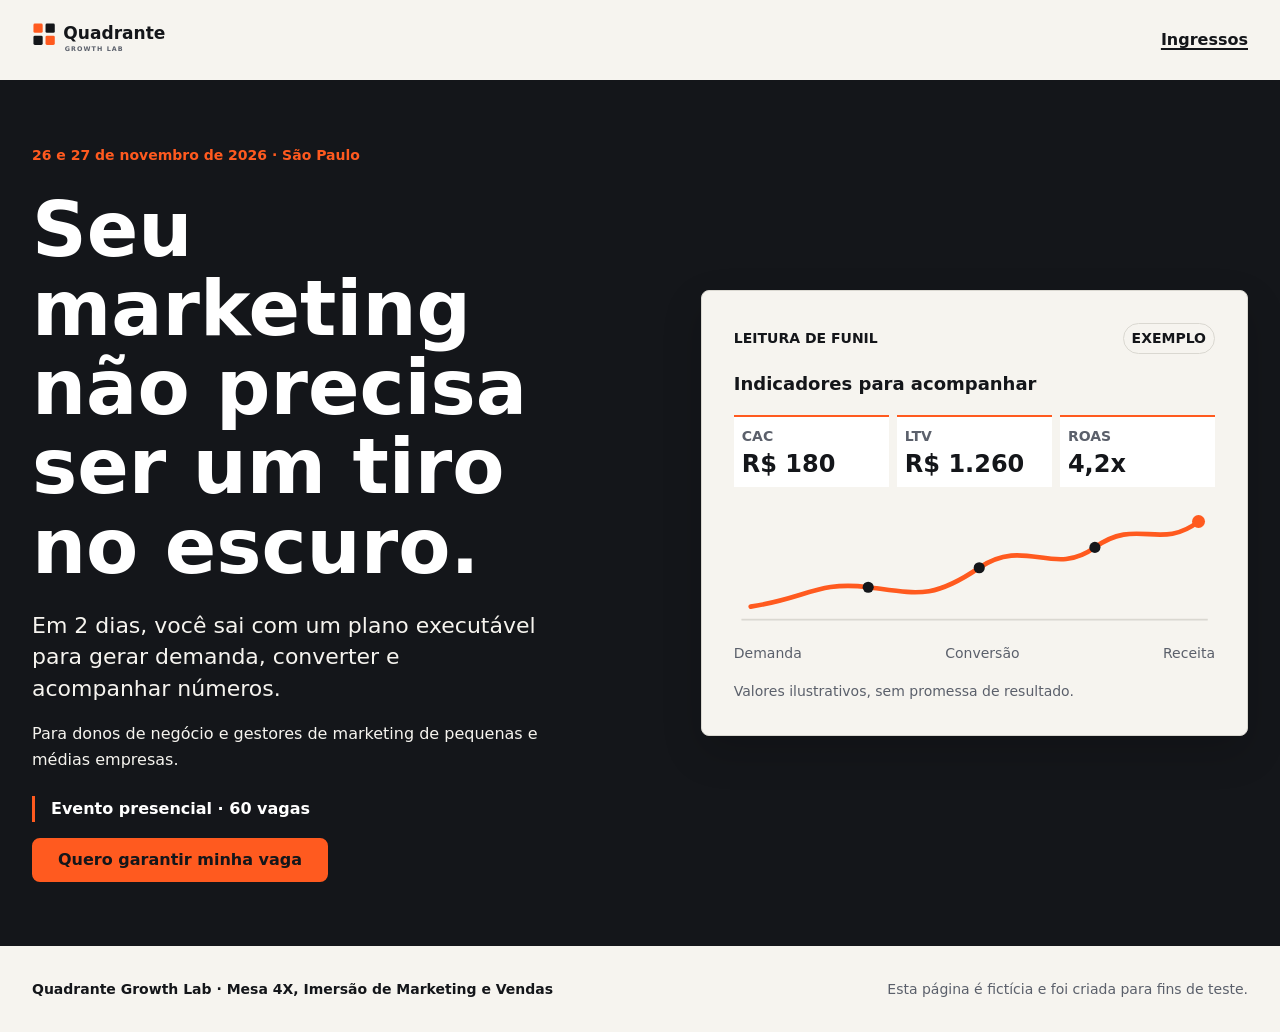
==== lp/index.html @ 3e01d342 "feat: criar base e hero responsivo da LP" ====
<!doctype html>
<html lang="pt-BR">
<head>
	<meta charset="UTF-8">
	<meta name="viewport" content="width=device-width, initial-scale=1">
	<meta name="description" content="Participe da Mesa 4X, imersão presencial de marketing e vendas em São Paulo, nos dias 26 e 27 de novembro de 2026.">
	<title>Mesa 4X | Quadrante Growth Lab</title>
	<link rel="icon" type="image/svg+xml" href="data:image/svg+xml,%3Csvg xmlns='http://www.w3.org/2000/svg' viewBox='0 0 64 64'%3E%3Crect x='4' y='4' width='24' height='24' rx='3' fill='%23FF5A1F'/%3E%3Crect x='36' y='4' width='24' height='24' rx='3' fill='%2314161A'/%3E%3Crect x='4' y='36' width='24' height='24' rx='3' fill='%2314161A'/%3E%3Crect x='36' y='36' width='24' height='24' rx='3' fill='%23FF5A1F'/%3E%3C/svg%3E">
	<link rel="stylesheet" href="styles.css">
</head>
<body class="page">
	<a class="page-skip-link" href="#conteudo">Pular para o conteúdo</a>

	<header class="site-header" id="topo">
		<div class="container site-header__inner">
			<a class="site-header__brand" href="#inicio" aria-label="Quadrante Growth Lab, início">
				<svg class="site-header__logo" viewBox="0 0 270 56" role="img" aria-labelledby="brand-title">
					<title id="brand-title">Quadrante Growth Lab</title>
					<rect x="2" y="5" width="13" height="13" rx="2" fill="#FF5A1F" />
					<rect x="19" y="5" width="13" height="13" rx="2" fill="#14161A" />
					<rect x="2" y="22" width="13" height="13" rx="2" fill="#14161A" />
					<rect x="19" y="22" width="13" height="13" rx="2" fill="#FF5A1F" />
					<text x="44" y="27" fill="#14161A" font-family="system-ui, -apple-system, Segoe UI, Roboto, Arial, sans-serif" font-size="24" font-weight="700">Quadrante</text>
					<text x="46" y="43" fill="#5B606B" font-family="system-ui, -apple-system, Segoe UI, Roboto, Arial, sans-serif" font-size="9" font-weight="700" letter-spacing="1.5">GROWTH LAB</text>
				</svg>
			</a>
			<nav class="site-header__nav" aria-label="Navegação principal">
				<a class="site-header__link" href="#planos">Ingressos</a>
			</nav>
		</div>
	</header>

	<main id="conteudo">
		<section class="hero" id="inicio" aria-labelledby="hero-title">
			<div class="container hero__layout">
				<div class="hero__content">
					<p class="hero__eyebrow">26 e 27 de novembro de 2026 · São Paulo</p>
					<h1 class="hero__title" id="hero-title">Seu marketing não precisa ser um tiro no escuro.</h1>
					<p class="hero__lead">Em 2 dias, você sai com um plano executável para gerar demanda, converter e acompanhar números.</p>
					<p class="hero__audience">Para donos de negócio e gestores de marketing de pequenas e médias empresas.</p>
					<p class="hero__event">Evento presencial · 60 vagas</p>
					<a class="btn btn--primary" href="#planos">Quero garantir minha vaga</a>
					<p class="visually-hidden">Painel ilustrativo com CAC de R$ 180, LTV de R$ 1.260 e ROAS de 4,2x. Estes dados são exemplos e não representam resultados reais.</p>
				</div>

				<!-- O painel é decorativo; a descrição textual equivalente permanece disponível para leitores de tela. -->
				<div class="hero__visual" aria-hidden="true">
					<div class="metric-panel">
						<div class="metric-panel__header">
							<p class="metric-panel__eyebrow">LEITURA DE FUNIL</p>
							<span class="metric-panel__tag">EXEMPLO</span>
						</div>
						<p class="metric-panel__title">Indicadores para acompanhar</p>
						<div class="metric-panel__metrics">
							<div class="metric-panel__metric">
								<p class="metric-panel__label">CAC</p>
								<p class="metric-panel__value">R$ 180</p>
							</div>
							<div class="metric-panel__metric">
								<p class="metric-panel__label">LTV</p>
								<p class="metric-panel__value">R$ 1.260</p>
							</div>
							<div class="metric-panel__metric">
								<p class="metric-panel__label">ROAS</p>
								<p class="metric-panel__value">4,2x</p>
							</div>
						</div>
						<svg class="metric-panel__chart" viewBox="0 0 520 150" focusable="false">
							<path d="M8 126H512" fill="none" stroke="#DAD8D1" stroke-width="2" />
							<path d="M18 112C78 103 91 84 145 91S215 104 265 70 345 81 390 48 461 52 502 20" fill="none" stroke="#FF5A1F" stroke-linecap="round" stroke-linejoin="round" stroke-width="5" />
							<circle cx="145" cy="91" r="6" fill="#14161A" />
							<circle cx="265" cy="70" r="6" fill="#14161A" />
							<circle cx="390" cy="48" r="6" fill="#14161A" />
							<circle cx="502" cy="20" r="7" fill="#FF5A1F" />
						</svg>
						<div class="metric-panel__footer">
							<span>Demanda</span>
							<span>Conversão</span>
							<span>Receita</span>
						</div>
						<p class="metric-panel__note">Valores ilustrativos, sem promessa de resultado.</p>
					</div>
				</div>
			</div>
		</section>
	</main>

	<footer class="site-footer">
		<div class="container site-footer__inner">
			<p class="site-footer__brand">Quadrante Growth Lab · Mesa 4X, Imersão de Marketing e Vendas</p>
			<p class="site-footer__note">Esta página é fictícia e foi criada para fins de teste.</p>
		</div>
	</footer>
</body>
</html>
---- lp/styles.css ----
/* Tokens: centralizam as decisões visuais para manter as próximas seções coerentes. */
:root {
	color-scheme: light;
	--color-ink: #14161A;
	--color-paper: #F6F4EF;
	--color-white: #FFFFFF;
	--color-muted: #5B606B;
	--color-orange: #FF5A1F;
	--color-orange-hover: #FF7A49;
	--color-border: #DAD8D1;
	--space-1: 0.5rem;
	--space-2: 1rem;
	--space-3: 1.5rem;
	--space-4: 2rem;
	--space-5: 3rem;
	--space-6: 4rem;
	--radius-card: 0.5rem;
	--shadow-panel: 0 1rem 2.5rem rgb(0 0 0 / 16%);
	--font-body: system-ui, -apple-system, "Segoe UI", Roboto, Arial, sans-serif;
	--font-size-body: 1rem;
	--font-size-small: 0.875rem;
	--font-size-lead: clamp(1.125rem, 2vw, 1.375rem);
	--font-size-title: clamp(2.5rem, 7vw, 4.75rem);
	--font-size-section: clamp(1.75rem, 4vw, 2.5rem);
	--font-size-metric: clamp(1.125rem, 2.8vw, 1.5rem);
	--line-height-body: 1.6;
	--container-wide: 76rem;
	--container-copy: 38rem;
	--focus-inner: #14161A;
	--focus-outer: #FFFFFF;
}

/* Reset: reduz diferenças entre navegadores sem remover os estilos nativos de foco. */
*,
*::before,
*::after {
	box-sizing: border-box;
}

html {
	background: var(--color-paper);
	scroll-padding-top: var(--space-4);
}

body {
	min-width: 20rem;
	margin: 0;
	background: var(--color-paper);
	color: var(--color-ink);
	font-family: var(--font-body);
	font-size: var(--font-size-body);
	line-height: var(--line-height-body);
	-webkit-font-smoothing: antialiased;
}

img,
svg {
	display: block;
	max-width: 100%;
}

a {
	color: inherit;
}

/* Base: limita linhas longas e mantém as âncoras visíveis ao navegar pela página. */
h1,
p {
	margin: 0;
}

#inicio,
#planos {
	scroll-margin-top: var(--space-4);
}

/* Utilitários: o link de salto só aparece quando recebe foco de teclado. */
.container {
	width: min(calc(100% - var(--space-4)), var(--container-wide));
	margin-inline: auto;
}

.visually-hidden {
	position: absolute;
	width: 1px;
	height: 1px;
	padding: 0;
	margin: -1px;
	overflow: hidden;
	clip: rect(0, 0, 0, 0);
	white-space: nowrap;
	border: 0;
}

.page-skip-link {
	position: fixed;
	z-index: 2;
	top: var(--space-2);
	left: var(--space-2);
	padding: var(--space-1) var(--space-2);
	transform: translateY(-200%);
	border-radius: var(--radius-card);
	background: var(--color-white);
	color: var(--color-ink);
	font-weight: 700;
}

.page-skip-link:focus-visible {
	transform: translateY(0);
}

a:focus-visible {
	outline: 3px solid var(--focus-inner);
	outline-offset: 3px;
	box-shadow: 0 0 0 6px var(--focus-outer);
}

/* Componentes: o cabeçalho mantém a marca e o acesso aos ingressos no primeiro viewport. */
.site-header {
	background: var(--color-paper);
}

.site-header__inner {
	display: flex;
	min-height: 5rem;
	align-items: center;
	justify-content: space-between;
	gap: var(--space-2);
}

.site-header__brand {
	display: inline-flex;
	min-width: 0;
	align-items: center;
	text-decoration: none;
}

.site-header__logo {
	width: 12rem;
	height: auto;
}

.site-header__link {
	display: inline-flex;
	min-height: 2.75rem;
	align-items: center;
	font-weight: 700;
	text-decoration-thickness: 0.1em;
	text-underline-offset: 0.2em;
}

.site-header__link:hover {
	text-decoration-thickness: 0.16em;
}

.btn {
	display: inline-flex;
	min-height: 2.75rem;
	align-items: center;
	justify-content: center;
	padding: var(--space-1) var(--space-3);
	border: 2px solid transparent;
	border-radius: var(--radius-card);
	font-weight: 750;
	line-height: 1.3;
	text-align: center;
	text-decoration: none;
	transition: background-color 160ms ease, transform 160ms ease;
}

.btn--primary {
	border-color: var(--color-orange);
	background: var(--color-orange);
	color: var(--color-ink);
}

.btn--primary:hover {
	border-color: var(--color-orange-hover);
	background: var(--color-orange-hover);
}

.btn--primary:active {
	transform: translateY(1px);
}

/* Hero: o painel é um exemplo visual, não uma alegação de desempenho do evento. */
.hero {
	background: var(--color-ink);
	color: var(--color-white);
}

.hero__layout {
	display: grid;
	gap: var(--space-5);
	padding-block: var(--space-6);
}

.hero__content {
	max-width: var(--container-copy);
}

.hero__eyebrow {
	margin-bottom: var(--space-3);
	color: var(--color-orange);
	font-size: var(--font-size-small);
	font-weight: 750;
}

.hero__title {
	max-width: 13ch;
	margin-bottom: var(--space-3);
	font-size: var(--font-size-title);
	font-weight: 760;
	letter-spacing: 0;
	line-height: 1.04;
}

.hero__lead {
	max-width: 36ch;
	margin-bottom: var(--space-2);
	color: var(--color-paper);
	font-size: var(--font-size-lead);
	line-height: 1.45;
}

.hero__audience {
	max-width: 50ch;
	margin-bottom: var(--space-3);
	color: var(--color-paper);
}

.hero__event {
	margin-bottom: var(--space-2);
	padding-left: var(--space-2);
	border-left: 3px solid var(--color-orange);
	color: var(--color-white);
	font-weight: 650;
}

.hero__visual {
	align-self: center;
}

.metric-panel {
	padding: var(--space-3);
	border: 1px solid var(--color-border);
	border-radius: var(--radius-card);
	background: var(--color-paper);
	box-shadow: var(--shadow-panel);
	color: var(--color-ink);
}

.metric-panel__header,
.metric-panel__footer {
	display: flex;
	align-items: center;
	justify-content: space-between;
	gap: var(--space-1);
}

.metric-panel__header {
	margin-bottom: var(--space-2);
}

.metric-panel__eyebrow,
.metric-panel__tag,
.metric-panel__label {
	font-size: var(--font-size-small);
	font-weight: 750;
}

.metric-panel__tag {
	padding: 0.2rem var(--space-1);
	border: 1px solid var(--color-border);
	border-radius: 999px;
}

.metric-panel__title {
	margin-bottom: var(--space-2);
	font-size: 1.125rem;
	font-weight: 700;
}

.metric-panel__metrics {
	display: grid;
	grid-template-columns: repeat(3, minmax(0, 1fr));
	gap: var(--space-1);
}

.metric-panel__metric {
	min-width: 0;
	padding: var(--space-1);
	border-top: 2px solid var(--color-orange);
	background: var(--color-white);
}

.metric-panel__label {
	margin-bottom: 0.2rem;
	color: var(--color-muted);
}

.metric-panel__value {
	font-size: var(--font-size-metric);
	font-weight: 750;
	letter-spacing: 0;
	line-height: 1.2;
	font-variant-numeric: tabular-nums;
}

.metric-panel__chart {
	width: 100%;
	height: auto;
	margin-top: var(--space-2);
}

.metric-panel__footer {
	color: var(--color-muted);
	font-size: var(--font-size-small);
}

.metric-panel__note {
	margin-top: var(--space-2);
	color: var(--color-muted);
	font-size: var(--font-size-small);
}

/* Rodapé: mantém a identificação do teste separada da chamada principal. */
.site-footer {
	padding-block: var(--space-4);
	background: var(--color-paper);
	color: var(--color-muted);
	font-size: var(--font-size-small);
}

.site-footer__inner {
	display: grid;
	gap: var(--space-1);
}

.site-footer__brand {
	color: var(--color-ink);
	font-weight: 700;
}

/* Media queries: a composição só ganha colunas quando há largura para manter o texto legível. */
@media (min-width: 48rem) {
	.hero__layout {
		grid-template-columns: minmax(0, 1.05fr) minmax(20rem, 0.95fr);
		align-items: center;
		gap: var(--space-5);
		min-height: 38rem;
	}

	.hero__visual {
		min-width: 0;
	}

	.metric-panel {
		padding: var(--space-4);
	}

	.site-footer__inner {
		grid-template-columns: 1fr auto;
		align-items: center;
	}
}

@media (min-width: 64rem) {
	.hero__layout {
		gap: var(--space-6);
	}
}

@media (prefers-reduced-motion: reduce) {
	.btn {
		transition: none;
	}
}
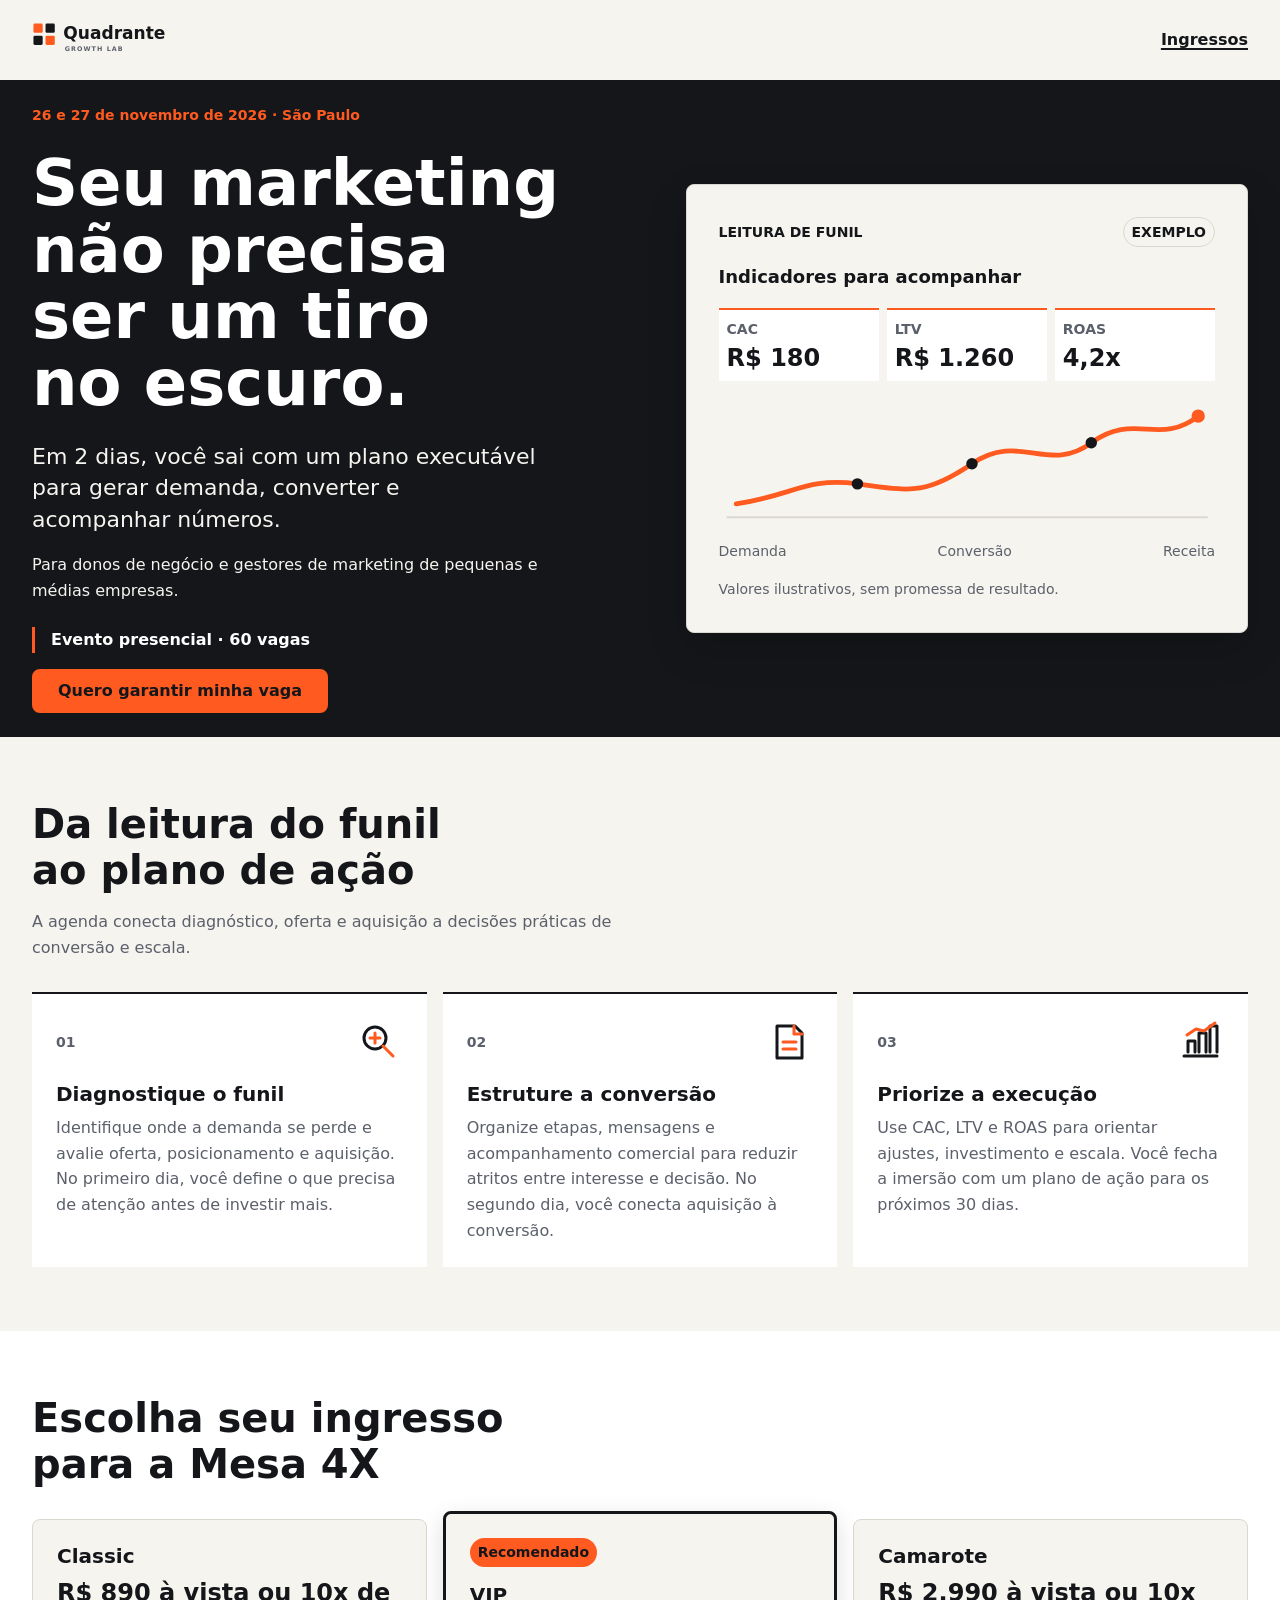
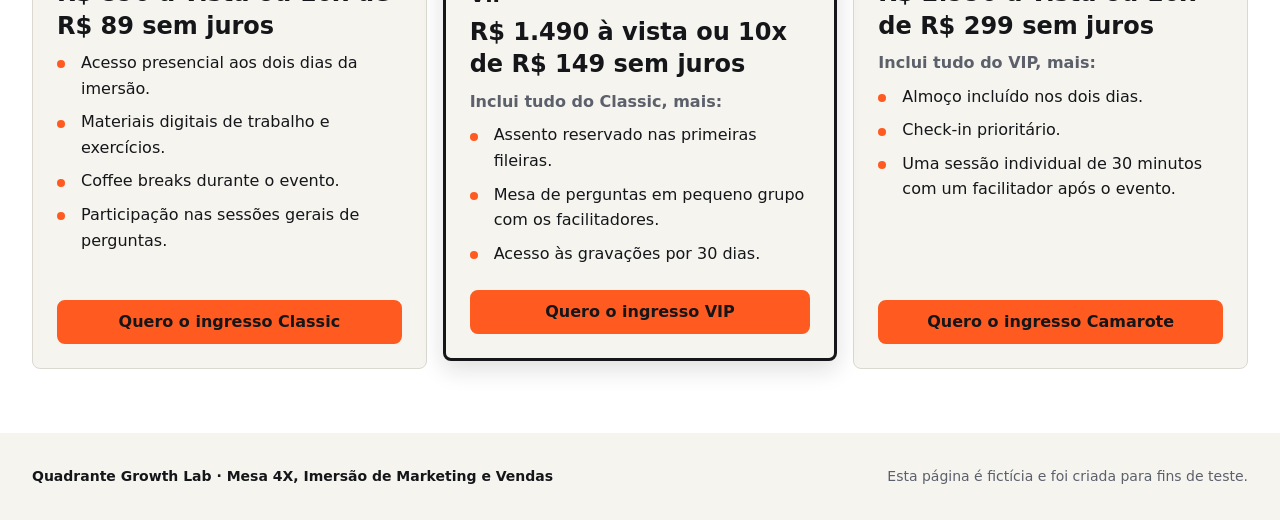
==== commit 7311148a: "feat: completar seções da landing page Mesa 4X" ====
--- a/lp/index.html
+++ b/lp/index.html
@@ -83,6 +83,103 @@
 				</div>
 			</div>
 		</section>
+
+		<section class="process-section" id="como-funciona" aria-labelledby="process-title">
+			<div class="container">
+				<div class="section-heading">
+					<h2 class="section-heading__title" id="process-title">Da leitura do funil ao plano de ação</h2>
+					<p class="section-heading__intro">A agenda conecta diagnóstico, oferta e aquisição a decisões práticas de conversão e escala.</p>
+				</div>
+
+				<ol class="process-list">
+					<li class="process-step">
+						<div class="process-step__heading">
+							<span class="process-step__number">01</span>
+							<svg class="process-step__icon" viewBox="0 0 48 48" aria-hidden="true" focusable="false">
+								<circle cx="20" cy="20" r="11" fill="none" stroke="#14161A" stroke-width="3" />
+								<path d="m28 28 10 10M15 20h10M20 15v10" fill="none" stroke="#FF5A1F" stroke-linecap="round" stroke-width="3" />
+							</svg>
+						</div>
+						<h3 class="process-step__title">Diagnostique o funil</h3>
+						<p class="process-step__text">Identifique onde a demanda se perde e avalie oferta, posicionamento e aquisição. No primeiro dia, você define o que precisa de atenção antes de investir mais.</p>
+					</li>
+					<li class="process-step">
+						<div class="process-step__heading">
+							<span class="process-step__number">02</span>
+							<svg class="process-step__icon" viewBox="0 0 48 48" aria-hidden="true" focusable="false">
+								<path d="M12 8h18l7 7v25H12z" fill="none" stroke="#14161A" stroke-linejoin="round" stroke-width="3" />
+								<path d="M29 8v8h8M18 24h13M18 31h13" fill="none" stroke="#FF5A1F" stroke-linecap="round" stroke-linejoin="round" stroke-width="3" />
+							</svg>
+						</div>
+						<h3 class="process-step__title">Estruture a conversão</h3>
+						<p class="process-step__text">Organize etapas, mensagens e acompanhamento comercial para reduzir atritos entre interesse e decisão. No segundo dia, você conecta aquisição à conversão.</p>
+					</li>
+					<li class="process-step">
+						<div class="process-step__heading">
+							<span class="process-step__number">03</span>
+							<svg class="process-step__icon" viewBox="0 0 48 48" aria-hidden="true" focusable="false">
+								<path d="M8 38h33M12 34V23h7v11M23 34V15h7v19M34 34V8h7v26" fill="none" stroke="#14161A" stroke-linecap="round" stroke-linejoin="round" stroke-width="3" />
+								<path d="m11 17 9-6 8 2 11-8" fill="none" stroke="#FF5A1F" stroke-linecap="round" stroke-linejoin="round" stroke-width="3" />
+							</svg>
+						</div>
+						<h3 class="process-step__title">Priorize a execução</h3>
+						<p class="process-step__text">Use CAC, LTV e ROAS para orientar ajustes, investimento e escala. Você fecha a imersão com um plano de ação para os próximos 30 dias.</p>
+					</li>
+				</ol>
+			</div>
+		</section>
+
+		<section class="tickets-section" id="planos" aria-labelledby="tickets-title">
+			<div class="container">
+				<div class="section-heading">
+					<h2 class="section-heading__title" id="tickets-title">Escolha seu ingresso para a Mesa 4X</h2>
+				</div>
+
+				<!-- A ordem de preço crescente facilita a comparação sem reordenar os cards em telas pequenas. -->
+				<ul class="ticket-list">
+					<li class="ticket-card">
+						<div class="ticket-card__content">
+							<h3 class="ticket-card__title">Classic</h3>
+							<p class="ticket-card__price">R$ 890 à vista ou 10x de R$ 89 sem juros</p>
+							<ul class="ticket-card__features">
+								<li>Acesso presencial aos dois dias da imersão.</li>
+								<li>Materiais digitais de trabalho e exercícios.</li>
+								<li>Coffee breaks durante o evento.</li>
+								<li>Participação nas sessões gerais de perguntas.</li>
+							</ul>
+						</div>
+						<a class="btn btn--primary ticket-card__cta" href="https://example.com/mesa-4x/inscricao?plano=classic&amp;utm_source=lp&amp;utm_medium=site&amp;utm_campaign=mesa-4x-nov-2026&amp;utm_content=plano-classic">Quero o ingresso Classic</a>
+					</li>
+					<li class="ticket-card ticket-card--recommended">
+						<div class="ticket-card__content">
+							<p class="ticket-card__badge">Recomendado</p>
+							<h3 class="ticket-card__title" id="ticket-vip-title">VIP</h3>
+							<p class="ticket-card__price">R$ 1.490 à vista ou 10x de R$ 149 sem juros</p>
+							<p class="ticket-card__includes">Inclui tudo do Classic, mais:</p>
+							<ul class="ticket-card__features">
+								<li>Assento reservado nas primeiras fileiras.</li>
+								<li>Mesa de perguntas em pequeno grupo com os facilitadores.</li>
+								<li>Acesso às gravações por 30 dias.</li>
+							</ul>
+						</div>
+						<a class="btn btn--primary ticket-card__cta" href="https://example.com/mesa-4x/inscricao?plano=vip&amp;utm_source=lp&amp;utm_medium=site&amp;utm_campaign=mesa-4x-nov-2026&amp;utm_content=plano-vip">Quero o ingresso VIP</a>
+					</li>
+					<li class="ticket-card">
+						<div class="ticket-card__content">
+							<h3 class="ticket-card__title">Camarote</h3>
+							<p class="ticket-card__price">R$ 2.990 à vista ou 10x de R$ 299 sem juros</p>
+							<p class="ticket-card__includes">Inclui tudo do VIP, mais:</p>
+							<ul class="ticket-card__features">
+								<li>Almoço incluído nos dois dias.</li>
+								<li>Check-in prioritário.</li>
+								<li>Uma sessão individual de 30 minutos com um facilitador após o evento.</li>
+							</ul>
+						</div>
+						<a class="btn btn--primary ticket-card__cta" href="https://example.com/mesa-4x/inscricao?plano=camarote&amp;utm_source=lp&amp;utm_medium=site&amp;utm_campaign=mesa-4x-nov-2026&amp;utm_content=plano-camarote">Quero o ingresso Camarote</a>
+					</li>
+				</ul>
+			</div>
+		</section>
 	</main>
 
 	<footer class="site-footer">
--- a/lp/styles.css
+++ b/lp/styles.css
@@ -16,11 +16,12 @@
 	--space-6: 4rem;
 	--radius-card: 0.5rem;
 	--shadow-panel: 0 1rem 2.5rem rgb(0 0 0 / 16%);
+	--shadow-recommended: 0 0.5rem 1.5rem rgb(20 22 26 / 14%);
 	--font-body: system-ui, -apple-system, "Segoe UI", Roboto, Arial, sans-serif;
 	--font-size-body: 1rem;
 	--font-size-small: 0.875rem;
 	--font-size-lead: clamp(1.125rem, 2vw, 1.375rem);
-	--font-size-title: clamp(2.5rem, 7vw, 4.75rem);
+	--font-size-title: clamp(2.5rem, 7vw, 4rem);
 	--font-size-section: clamp(1.75rem, 4vw, 2.5rem);
 	--font-size-metric: clamp(1.125rem, 2.8vw, 1.5rem);
 	--line-height-body: 1.6;
@@ -65,8 +66,16 @@
 
 /* Base: limita linhas longas e mantém as âncoras visíveis ao navegar pela página. */
 h1,
+h2,
+h3,
 p {
 	margin: 0;
+}
+
+h1,
+h2,
+h3 {
+	text-wrap: balance;
 }
 
 #inicio,
@@ -191,8 +200,8 @@
 
 .hero__layout {
 	display: grid;
-	gap: var(--space-5);
-	padding-block: var(--space-6);
+	gap: var(--space-4);
+	padding-block: var(--space-5);
 }
 
 .hero__content {
@@ -207,7 +216,7 @@
 }
 
 .hero__title {
-	max-width: 13ch;
+	max-width: 16ch;
 	margin-bottom: var(--space-3);
 	font-size: var(--font-size-title);
 	font-weight: 760;
@@ -239,6 +248,161 @@
 
 .hero__visual {
 	align-self: center;
+}
+
+/* Seções: o respiro compartilhado mantém uma transição regular entre conteúdo e ingressos. */
+.process-section,
+.tickets-section {
+	padding-block: var(--space-6);
+}
+
+.process-section {
+	background: var(--color-paper);
+}
+
+.tickets-section {
+	background: var(--color-white);
+}
+
+.section-heading {
+	max-width: var(--container-copy);
+	margin-bottom: var(--space-4);
+}
+
+.section-heading__title {
+	margin-bottom: var(--space-2);
+	font-size: var(--font-size-section);
+	line-height: 1.15;
+}
+
+.section-heading__intro {
+	max-width: 58ch;
+	color: var(--color-muted);
+}
+
+.process-list,
+.ticket-list,
+.ticket-card__features {
+	padding: 0;
+	margin: 0;
+	list-style: none;
+}
+
+.process-list {
+	display: grid;
+	gap: var(--space-2);
+}
+
+.process-step {
+	min-width: 0;
+	padding: var(--space-3);
+	border-top: 2px solid var(--color-ink);
+	background: var(--color-white);
+}
+
+.process-step__heading {
+	display: flex;
+	align-items: center;
+	justify-content: space-between;
+	gap: var(--space-2);
+	margin-bottom: var(--space-2);
+}
+
+.process-step__number {
+	color: var(--color-muted);
+	font-size: var(--font-size-small);
+	font-weight: 750;
+	font-variant-numeric: tabular-nums;
+}
+
+.process-step__icon {
+	width: 3rem;
+	height: 3rem;
+}
+
+.process-step__title,
+.ticket-card__title {
+	margin-bottom: var(--space-1);
+	font-size: 1.25rem;
+	line-height: 1.25;
+}
+
+.process-step__text {
+	color: var(--color-muted);
+}
+
+.ticket-list {
+	display: grid;
+	gap: var(--space-3);
+}
+
+.ticket-card {
+	display: flex;
+	min-width: 0;
+	flex-direction: column;
+	padding: var(--space-3);
+	border: 1px solid var(--color-border);
+	border-radius: var(--radius-card);
+	background: var(--color-paper);
+}
+
+.ticket-card--recommended {
+	border: 3px solid var(--color-ink);
+}
+
+.ticket-card__content {
+	flex: 1;
+}
+
+.ticket-card__badge {
+	width: fit-content;
+	padding: 0.2rem var(--space-1);
+	margin-bottom: var(--space-2);
+	border-radius: 999px;
+	background: var(--color-orange);
+	color: var(--color-ink);
+	font-size: var(--font-size-small);
+	font-weight: 750;
+}
+
+.ticket-card__price {
+	margin-bottom: var(--space-1);
+	font-size: var(--font-size-metric);
+	font-weight: 750;
+	font-variant-numeric: tabular-nums;
+	line-height: 1.35;
+}
+
+.ticket-card__includes {
+	margin-bottom: var(--space-1);
+	color: var(--color-muted);
+	font-weight: 650;
+}
+
+.ticket-card__features {
+	display: grid;
+	gap: var(--space-1);
+	margin-bottom: var(--space-3);
+}
+
+.ticket-card__features li {
+	position: relative;
+	padding-left: var(--space-3);
+}
+
+.ticket-card__features li::before {
+	position: absolute;
+	top: 0.65em;
+	left: 0;
+	width: 0.5rem;
+	height: 0.5rem;
+	border-radius: 50%;
+	background: var(--color-orange);
+	content: "";
+}
+
+.ticket-card__cta {
+	width: 100%;
 }
 
 .metric-panel {
@@ -344,11 +508,28 @@
 
 /* Media queries: a composição só ganha colunas quando há largura para manter o texto legível. */
 @media (min-width: 48rem) {
+	.metric-panel {
+		padding: var(--space-4);
+	}
+
+	.process-list {
+		grid-template-columns: repeat(3, minmax(0, 1fr));
+		gap: var(--space-2);
+	}
+
+	.site-footer__inner {
+		grid-template-columns: 1fr auto;
+		align-items: center;
+	}
+}
+
+@media (min-width: 64rem) {
 	.hero__layout {
 		grid-template-columns: minmax(0, 1.05fr) minmax(20rem, 0.95fr);
 		align-items: center;
-		gap: var(--space-5);
-		min-height: 38rem;
+		gap: var(--space-4);
+		min-height: 34rem;
+		padding-block: var(--space-3);
 	}
 
 	.hero__visual {
@@ -358,16 +539,23 @@
 	.metric-panel {
 		padding: var(--space-4);
 	}
-
-	.site-footer__inner {
-		grid-template-columns: 1fr auto;
-		align-items: center;
-	}
-}
-
-@media (min-width: 64rem) {
-	.hero__layout {
-		gap: var(--space-6);
+}
+
+@media (min-width: 56.25rem) {
+	.ticket-list {
+		grid-template-columns: repeat(3, minmax(0, 1fr));
+		align-items: stretch;
+		gap: var(--space-2);
+	}
+
+	.ticket-card {
+		padding: var(--space-3);
+	}
+
+	.ticket-card--recommended {
+		z-index: 1;
+		transform: translateY(-0.5rem);
+		box-shadow: var(--shadow-recommended);
 	}
 }
 
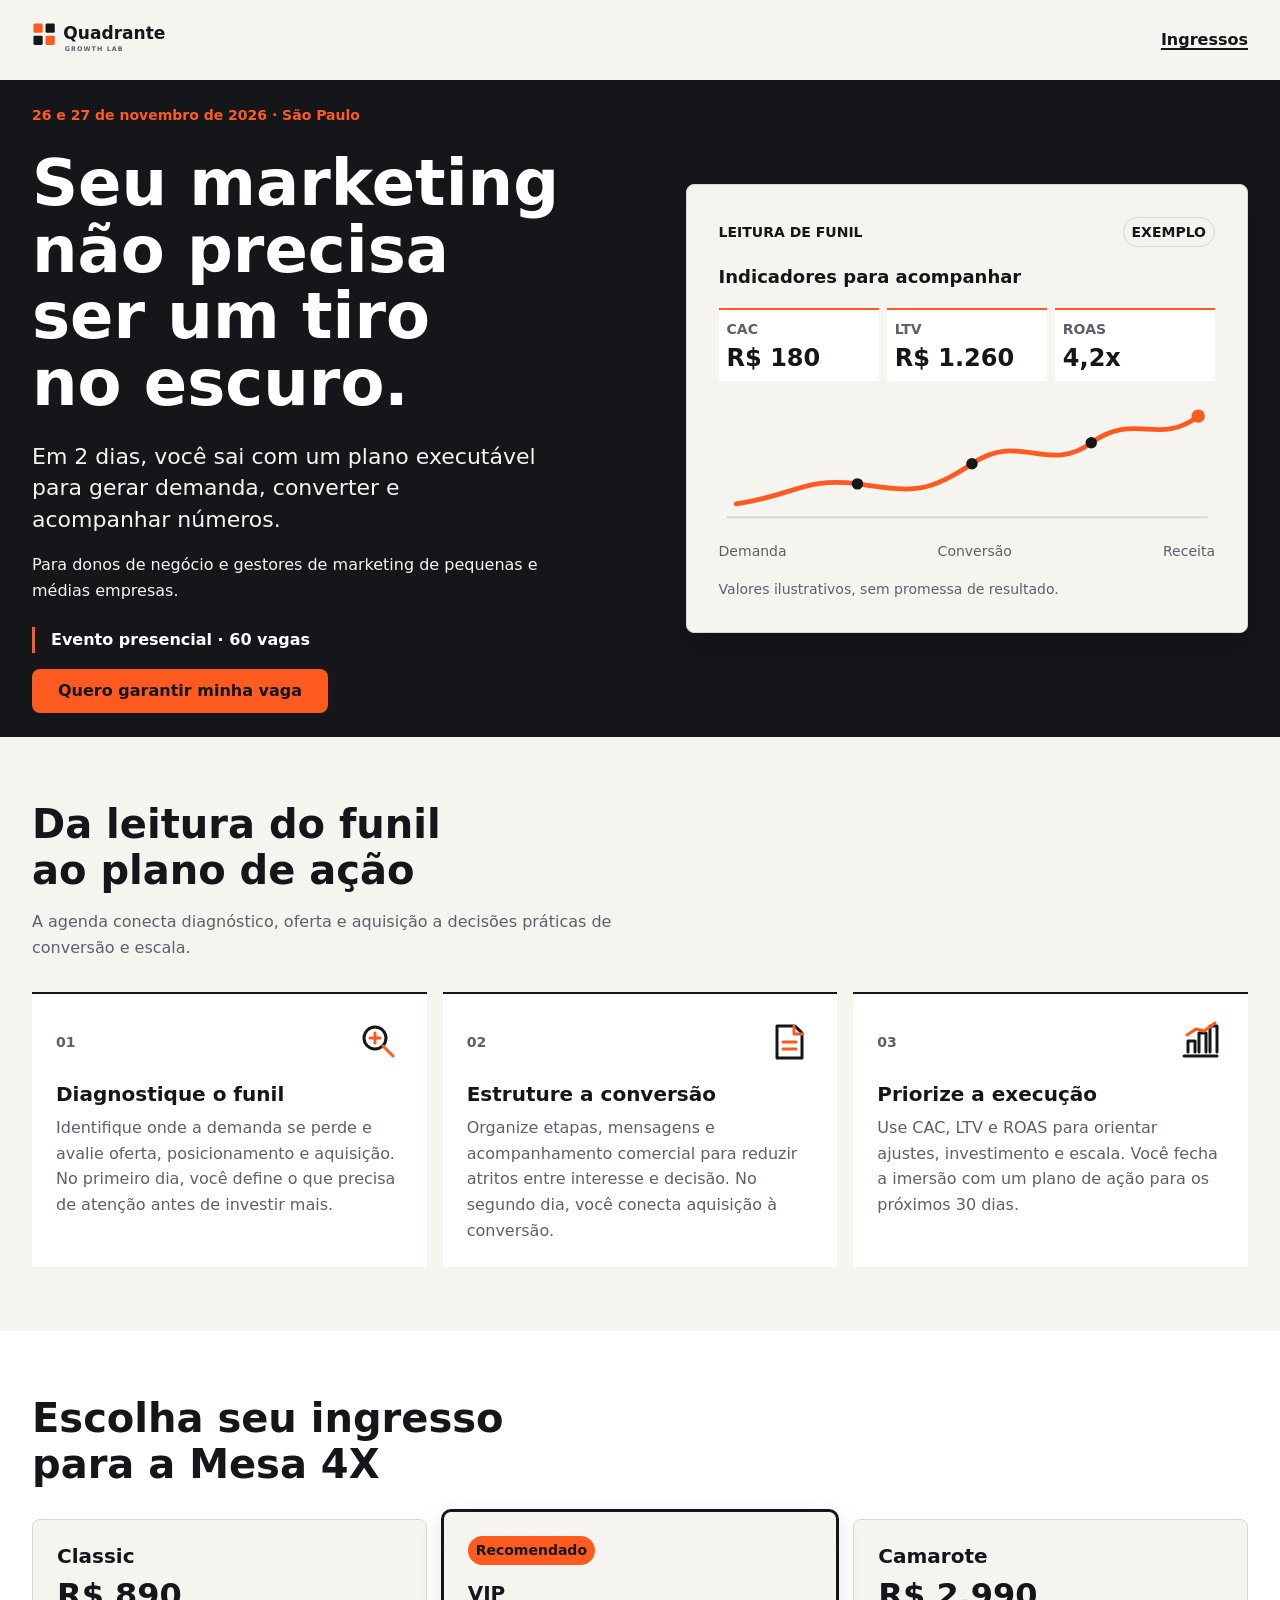
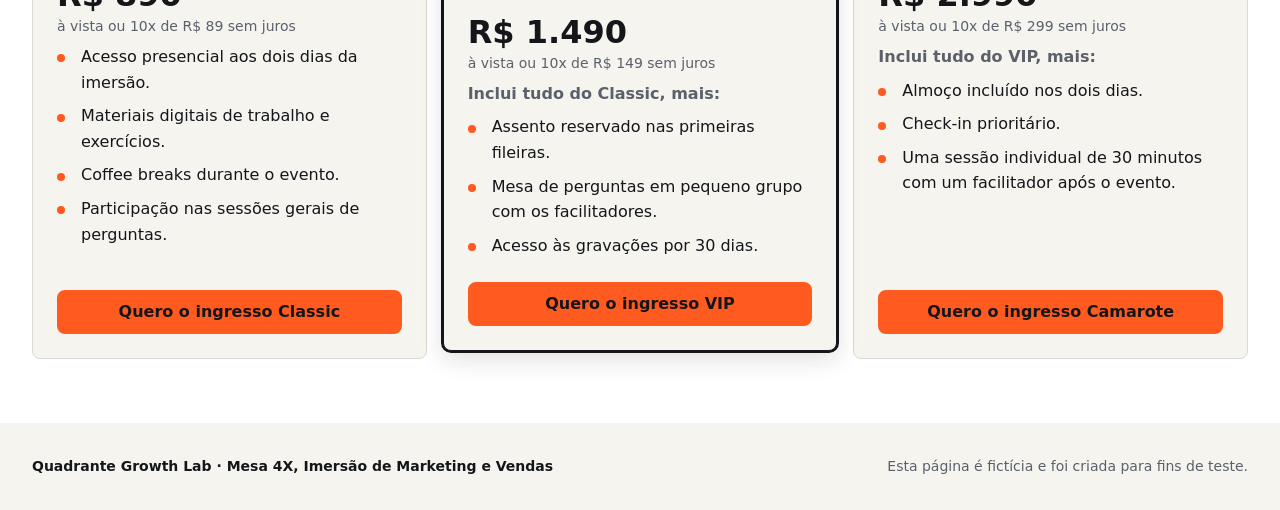
==== commit 2a2bf299: "refactor: revisar acessibilidade e consistência da LP" ====
--- a/lp/index.html
+++ b/lp/index.html
@@ -8,14 +8,13 @@
 	<link rel="icon" type="image/svg+xml" href="data:image/svg+xml,%3Csvg xmlns='http://www.w3.org/2000/svg' viewBox='0 0 64 64'%3E%3Crect x='4' y='4' width='24' height='24' rx='3' fill='%23FF5A1F'/%3E%3Crect x='36' y='4' width='24' height='24' rx='3' fill='%2314161A'/%3E%3Crect x='4' y='36' width='24' height='24' rx='3' fill='%2314161A'/%3E%3Crect x='36' y='36' width='24' height='24' rx='3' fill='%23FF5A1F'/%3E%3C/svg%3E">
 	<link rel="stylesheet" href="styles.css">
 </head>
-<body class="page">
-	<a class="page-skip-link" href="#conteudo">Pular para o conteúdo</a>
+<body>
+	<a class="skip-link" href="#conteudo">Pular para o conteúdo</a>
 
-	<header class="site-header" id="topo">
+	<header class="site-header">
 		<div class="container site-header__inner">
 			<a class="site-header__brand" href="#inicio" aria-label="Quadrante Growth Lab, início">
-				<svg class="site-header__logo" viewBox="0 0 270 56" role="img" aria-labelledby="brand-title">
-					<title id="brand-title">Quadrante Growth Lab</title>
+				<svg class="site-header__logo" viewBox="0 0 270 56" aria-hidden="true" focusable="false">
 					<rect x="2" y="5" width="13" height="13" rx="2" fill="#FF5A1F" />
 					<rect x="19" y="5" width="13" height="13" rx="2" fill="#14161A" />
 					<rect x="2" y="22" width="13" height="13" rx="2" fill="#14161A" />
@@ -91,7 +90,7 @@
 					<p class="section-heading__intro">A agenda conecta diagnóstico, oferta e aquisição a decisões práticas de conversão e escala.</p>
 				</div>
 
-				<ol class="process-list">
+				<ol class="process-list" role="list">
 					<li class="process-step">
 						<div class="process-step__heading">
 							<span class="process-step__number">01</span>
@@ -136,16 +135,16 @@
 				</div>
 
 				<!-- A ordem de preço crescente facilita a comparação sem reordenar os cards em telas pequenas. -->
-				<ul class="ticket-list">
+				<ul class="ticket-list" role="list">
 					<li class="ticket-card">
 						<div class="ticket-card__content">
 							<h3 class="ticket-card__title">Classic</h3>
-							<p class="ticket-card__price">R$ 890 à vista ou 10x de R$ 89 sem juros</p>
-							<ul class="ticket-card__features">
-								<li>Acesso presencial aos dois dias da imersão.</li>
-								<li>Materiais digitais de trabalho e exercícios.</li>
-								<li>Coffee breaks durante o evento.</li>
-								<li>Participação nas sessões gerais de perguntas.</li>
+							<p class="ticket-card__price"><span class="ticket-card__amount">R$ 890</span> <span class="ticket-card__terms">à vista ou 10x de R$ 89 sem juros</span></p>
+							<ul class="ticket-card__features" role="list">
+								<li class="ticket-card__feature">Acesso presencial aos dois dias da imersão.</li>
+								<li class="ticket-card__feature">Materiais digitais de trabalho e exercícios.</li>
+								<li class="ticket-card__feature">Coffee breaks durante o evento.</li>
+								<li class="ticket-card__feature">Participação nas sessões gerais de perguntas.</li>
 							</ul>
 						</div>
 						<a class="btn btn--primary ticket-card__cta" href="https://example.com/mesa-4x/inscricao?plano=classic&amp;utm_source=lp&amp;utm_medium=site&amp;utm_campaign=mesa-4x-nov-2026&amp;utm_content=plano-classic">Quero o ingresso Classic</a>
@@ -153,13 +152,13 @@
 					<li class="ticket-card ticket-card--recommended">
 						<div class="ticket-card__content">
 							<p class="ticket-card__badge">Recomendado</p>
-							<h3 class="ticket-card__title" id="ticket-vip-title">VIP</h3>
-							<p class="ticket-card__price">R$ 1.490 à vista ou 10x de R$ 149 sem juros</p>
+							<h3 class="ticket-card__title">VIP</h3>
+							<p class="ticket-card__price"><span class="ticket-card__amount">R$ 1.490</span> <span class="ticket-card__terms">à vista ou 10x de R$ 149 sem juros</span></p>
 							<p class="ticket-card__includes">Inclui tudo do Classic, mais:</p>
-							<ul class="ticket-card__features">
-								<li>Assento reservado nas primeiras fileiras.</li>
-								<li>Mesa de perguntas em pequeno grupo com os facilitadores.</li>
-								<li>Acesso às gravações por 30 dias.</li>
+							<ul class="ticket-card__features" role="list">
+								<li class="ticket-card__feature">Assento reservado nas primeiras fileiras.</li>
+								<li class="ticket-card__feature">Mesa de perguntas em pequeno grupo com os facilitadores.</li>
+								<li class="ticket-card__feature">Acesso às gravações por 30 dias.</li>
 							</ul>
 						</div>
 						<a class="btn btn--primary ticket-card__cta" href="https://example.com/mesa-4x/inscricao?plano=vip&amp;utm_source=lp&amp;utm_medium=site&amp;utm_campaign=mesa-4x-nov-2026&amp;utm_content=plano-vip">Quero o ingresso VIP</a>
@@ -167,12 +166,12 @@
 					<li class="ticket-card">
 						<div class="ticket-card__content">
 							<h3 class="ticket-card__title">Camarote</h3>
-							<p class="ticket-card__price">R$ 2.990 à vista ou 10x de R$ 299 sem juros</p>
+							<p class="ticket-card__price"><span class="ticket-card__amount">R$ 2.990</span> <span class="ticket-card__terms">à vista ou 10x de R$ 299 sem juros</span></p>
 							<p class="ticket-card__includes">Inclui tudo do VIP, mais:</p>
-							<ul class="ticket-card__features">
-								<li>Almoço incluído nos dois dias.</li>
-								<li>Check-in prioritário.</li>
-								<li>Uma sessão individual de 30 minutos com um facilitador após o evento.</li>
+							<ul class="ticket-card__features" role="list">
+								<li class="ticket-card__feature">Almoço incluído nos dois dias.</li>
+								<li class="ticket-card__feature">Check-in prioritário.</li>
+								<li class="ticket-card__feature">Uma sessão individual de 30 minutos com um facilitador após o evento.</li>
 							</ul>
 						</div>
 						<a class="btn btn--primary ticket-card__cta" href="https://example.com/mesa-4x/inscricao?plano=camarote&amp;utm_source=lp&amp;utm_medium=site&amp;utm_campaign=mesa-4x-nov-2026&amp;utm_content=plano-camarote">Quero o ingresso Camarote</a>
--- a/lp/styles.css
+++ b/lp/styles.css
@@ -1,4 +1,4 @@
-/* Tokens: centralizam as decisões visuais para manter as próximas seções coerentes. */
+/* Tokens: reúnem cores, medidas e efeitos para facilitar a manutenção visual. */
 :root {
 	color-scheme: light;
 	--color-ink: #14161A;
@@ -8,22 +8,35 @@
 	--color-orange: #FF5A1F;
 	--color-orange-hover: #FF7A49;
 	--color-border: #DAD8D1;
+	--pixel: 1px;
+	--border-strong: 2px;
+	--line-emphasis: 3px;
+	--space-0: 0.2rem;
 	--space-1: 0.5rem;
 	--space-2: 1rem;
 	--space-3: 1.5rem;
 	--space-4: 2rem;
 	--space-5: 3rem;
 	--space-6: 4rem;
+	--size-minimum-layout: 20rem;
+	--size-header-row: 5rem;
+	--size-control-min: 2.75rem;
+	--size-process-icon: 3rem;
 	--radius-card: 0.5rem;
+	--radius-pill: 999px;
 	--shadow-panel: 0 1rem 2.5rem rgb(0 0 0 / 16%);
 	--shadow-recommended: 0 0.5rem 1.5rem rgb(20 22 26 / 14%);
+	--transition-fast: 160ms;
 	--font-body: system-ui, -apple-system, "Segoe UI", Roboto, Arial, sans-serif;
 	--font-size-body: 1rem;
 	--font-size-small: 0.875rem;
-	--font-size-lead: clamp(1.125rem, 2vw, 1.375rem);
+	--font-size-small-heading: 1.125rem;
+	--font-size-card-heading: 1.25rem;
+	--font-size-price: clamp(1.5rem, 2.5vw, 2rem);
+	--font-size-lead: clamp(var(--font-size-small-heading), 2vw, 1.375rem);
 	--font-size-title: clamp(2.5rem, 7vw, 4rem);
 	--font-size-section: clamp(1.75rem, 4vw, 2.5rem);
-	--font-size-metric: clamp(1.125rem, 2.8vw, 1.5rem);
+	--font-size-metric: clamp(var(--font-size-small-heading), 2.8vw, 1.5rem);
 	--line-height-body: 1.6;
 	--container-wide: 76rem;
 	--container-copy: 38rem;
@@ -40,11 +53,10 @@
 
 html {
 	background: var(--color-paper);
-	scroll-padding-top: var(--space-4);
 }
 
 body {
-	min-width: 20rem;
+	min-width: var(--size-minimum-layout);
 	margin: 0;
 	background: var(--color-paper);
 	color: var(--color-ink);
@@ -78,11 +90,6 @@
 	text-wrap: balance;
 }
 
-#inicio,
-#planos {
-	scroll-margin-top: var(--space-4);
-}
-
 /* Utilitários: o link de salto só aparece quando recebe foco de teclado. */
 .container {
 	width: min(calc(100% - var(--space-4)), var(--container-wide));
@@ -91,17 +98,17 @@
 
 .visually-hidden {
 	position: absolute;
-	width: 1px;
-	height: 1px;
+	width: var(--pixel);
+	height: var(--pixel);
 	padding: 0;
-	margin: -1px;
+	margin: calc(0px - var(--pixel));
 	overflow: hidden;
 	clip: rect(0, 0, 0, 0);
 	white-space: nowrap;
 	border: 0;
 }
 
-.page-skip-link {
+.skip-link {
 	position: fixed;
 	z-index: 2;
 	top: var(--space-2);
@@ -114,13 +121,13 @@
 	font-weight: 700;
 }
 
-.page-skip-link:focus-visible {
+.skip-link:focus-visible {
 	transform: translateY(0);
 }
 
 a:focus-visible {
-	outline: 3px solid var(--focus-inner);
-	outline-offset: 3px;
+	outline: var(--line-emphasis) solid var(--focus-inner);
+	outline-offset: var(--line-emphasis);
 	box-shadow: 0 0 0 6px var(--focus-outer);
 }
 
@@ -131,7 +138,7 @@
 
 .site-header__inner {
 	display: flex;
-	min-height: 5rem;
+	min-height: var(--size-header-row);
 	align-items: center;
 	justify-content: space-between;
 	gap: var(--space-2);
@@ -151,7 +158,7 @@
 
 .site-header__link {
 	display: inline-flex;
-	min-height: 2.75rem;
+	min-height: var(--size-control-min);
 	align-items: center;
 	font-weight: 700;
 	text-decoration-thickness: 0.1em;
@@ -164,17 +171,17 @@
 
 .btn {
 	display: inline-flex;
-	min-height: 2.75rem;
+	min-height: var(--size-control-min);
 	align-items: center;
 	justify-content: center;
 	padding: var(--space-1) var(--space-3);
-	border: 2px solid transparent;
+	border: var(--border-strong) solid transparent;
 	border-radius: var(--radius-card);
-	font-weight: 750;
+	font-weight: 700;
 	line-height: 1.3;
 	text-align: center;
 	text-decoration: none;
-	transition: background-color 160ms ease, transform 160ms ease;
+	transition: background-color var(--transition-fast) ease, transform var(--transition-fast) ease;
 }
 
 .btn--primary {
@@ -212,15 +219,14 @@
 	margin-bottom: var(--space-3);
 	color: var(--color-orange);
 	font-size: var(--font-size-small);
-	font-weight: 750;
+	font-weight: 700;
 }
 
 .hero__title {
 	max-width: 16ch;
 	margin-bottom: var(--space-3);
 	font-size: var(--font-size-title);
-	font-weight: 760;
-	letter-spacing: 0;
+	font-weight: 800;
 	line-height: 1.04;
 }
 
@@ -241,13 +247,14 @@
 .hero__event {
 	margin-bottom: var(--space-2);
 	padding-left: var(--space-2);
-	border-left: 3px solid var(--color-orange);
+	border-left: var(--line-emphasis) solid var(--color-orange);
 	color: var(--color-white);
 	font-weight: 650;
 }
 
 .hero__visual {
 	align-self: center;
+	max-width: 36rem;
 }
 
 /* Seções: o respiro compartilhado mantém uma transição regular entre conteúdo e ingressos. */
@@ -296,7 +303,7 @@
 .process-step {
 	min-width: 0;
 	padding: var(--space-3);
-	border-top: 2px solid var(--color-ink);
+	border-top: var(--border-strong) solid var(--color-ink);
 	background: var(--color-white);
 }
 
@@ -311,19 +318,19 @@
 .process-step__number {
 	color: var(--color-muted);
 	font-size: var(--font-size-small);
-	font-weight: 750;
+	font-weight: 700;
 	font-variant-numeric: tabular-nums;
 }
 
 .process-step__icon {
-	width: 3rem;
-	height: 3rem;
+	width: var(--size-process-icon);
+	height: var(--size-process-icon);
 }
 
 .process-step__title,
 .ticket-card__title {
 	margin-bottom: var(--space-1);
-	font-size: 1.25rem;
+	font-size: var(--font-size-card-heading);
 	line-height: 1.25;
 }
 
@@ -341,13 +348,14 @@
 	min-width: 0;
 	flex-direction: column;
 	padding: var(--space-3);
-	border: 1px solid var(--color-border);
+	border: var(--pixel) solid var(--color-border);
 	border-radius: var(--radius-card);
 	background: var(--color-paper);
 }
 
 .ticket-card--recommended {
-	border: 3px solid var(--color-ink);
+	border: var(--pixel) solid var(--color-ink);
+	box-shadow: 0 0 0 var(--border-strong) var(--color-ink), var(--shadow-recommended);
 }
 
 .ticket-card__content {
@@ -356,21 +364,35 @@
 
 .ticket-card__badge {
 	width: fit-content;
-	padding: 0.2rem var(--space-1);
-	margin-bottom: var(--space-2);
-	border-radius: 999px;
+	padding: var(--space-0) var(--space-1);
+	margin-bottom: var(--space-2);
+	border-radius: var(--radius-pill);
 	background: var(--color-orange);
 	color: var(--color-ink);
 	font-size: var(--font-size-small);
-	font-weight: 750;
+	font-weight: 700;
 }
 
 .ticket-card__price {
+	display: flex;
+	flex-direction: column;
+	align-items: flex-start;
+	gap: var(--space-0);
 	margin-bottom: var(--space-1);
-	font-size: var(--font-size-metric);
-	font-weight: 750;
 	font-variant-numeric: tabular-nums;
 	line-height: 1.35;
+}
+
+.ticket-card__amount {
+	font-size: var(--font-size-price);
+	font-weight: 800;
+	line-height: 1.15;
+}
+
+.ticket-card__terms {
+	color: var(--color-muted);
+	font-size: var(--font-size-small);
+	font-weight: 400;
 }
 
 .ticket-card__includes {
@@ -385,17 +407,17 @@
 	margin-bottom: var(--space-3);
 }
 
-.ticket-card__features li {
+.ticket-card__feature {
 	position: relative;
 	padding-left: var(--space-3);
 }
 
-.ticket-card__features li::before {
+.ticket-card__feature::before {
 	position: absolute;
 	top: 0.65em;
 	left: 0;
-	width: 0.5rem;
-	height: 0.5rem;
+	width: var(--space-1);
+	height: var(--space-1);
 	border-radius: 50%;
 	background: var(--color-orange);
 	content: "";
@@ -407,7 +429,7 @@
 
 .metric-panel {
 	padding: var(--space-3);
-	border: 1px solid var(--color-border);
+	border: var(--pixel) solid var(--color-border);
 	border-radius: var(--radius-card);
 	background: var(--color-paper);
 	box-shadow: var(--shadow-panel);
@@ -430,18 +452,18 @@
 .metric-panel__tag,
 .metric-panel__label {
 	font-size: var(--font-size-small);
-	font-weight: 750;
+	font-weight: 700;
 }
 
 .metric-panel__tag {
-	padding: 0.2rem var(--space-1);
-	border: 1px solid var(--color-border);
-	border-radius: 999px;
+	padding: var(--space-0) var(--space-1);
+	border: var(--pixel) solid var(--color-border);
+	border-radius: var(--radius-pill);
 }
 
 .metric-panel__title {
 	margin-bottom: var(--space-2);
-	font-size: 1.125rem;
+	font-size: var(--font-size-small-heading);
 	font-weight: 700;
 }
 
@@ -454,7 +476,7 @@
 .metric-panel__metric {
 	min-width: 0;
 	padding: var(--space-1);
-	border-top: 2px solid var(--color-orange);
+	border-top: var(--border-strong) solid var(--color-orange);
 	background: var(--color-white);
 }
 
@@ -465,8 +487,7 @@
 
 .metric-panel__value {
 	font-size: var(--font-size-metric);
-	font-weight: 750;
-	letter-spacing: 0;
+	font-weight: 700;
 	line-height: 1.2;
 	font-variant-numeric: tabular-nums;
 }
@@ -520,6 +541,23 @@
 	.site-footer__inner {
 		grid-template-columns: 1fr auto;
 		align-items: center;
+	}
+}
+
+@media (min-width: 56.25rem) {
+	.ticket-list {
+		grid-template-columns: repeat(3, minmax(0, 1fr));
+		align-items: stretch;
+		gap: var(--space-2);
+	}
+
+	.ticket-card {
+		padding: var(--space-3);
+	}
+
+	.ticket-card--recommended {
+		z-index: 1;
+		transform: translateY(-0.5rem);
 	}
 }
 
@@ -533,29 +571,8 @@
 	}
 
 	.hero__visual {
+		max-width: none;
 		min-width: 0;
-	}
-
-	.metric-panel {
-		padding: var(--space-4);
-	}
-}
-
-@media (min-width: 56.25rem) {
-	.ticket-list {
-		grid-template-columns: repeat(3, minmax(0, 1fr));
-		align-items: stretch;
-		gap: var(--space-2);
-	}
-
-	.ticket-card {
-		padding: var(--space-3);
-	}
-
-	.ticket-card--recommended {
-		z-index: 1;
-		transform: translateY(-0.5rem);
-		box-shadow: var(--shadow-recommended);
 	}
 }
 
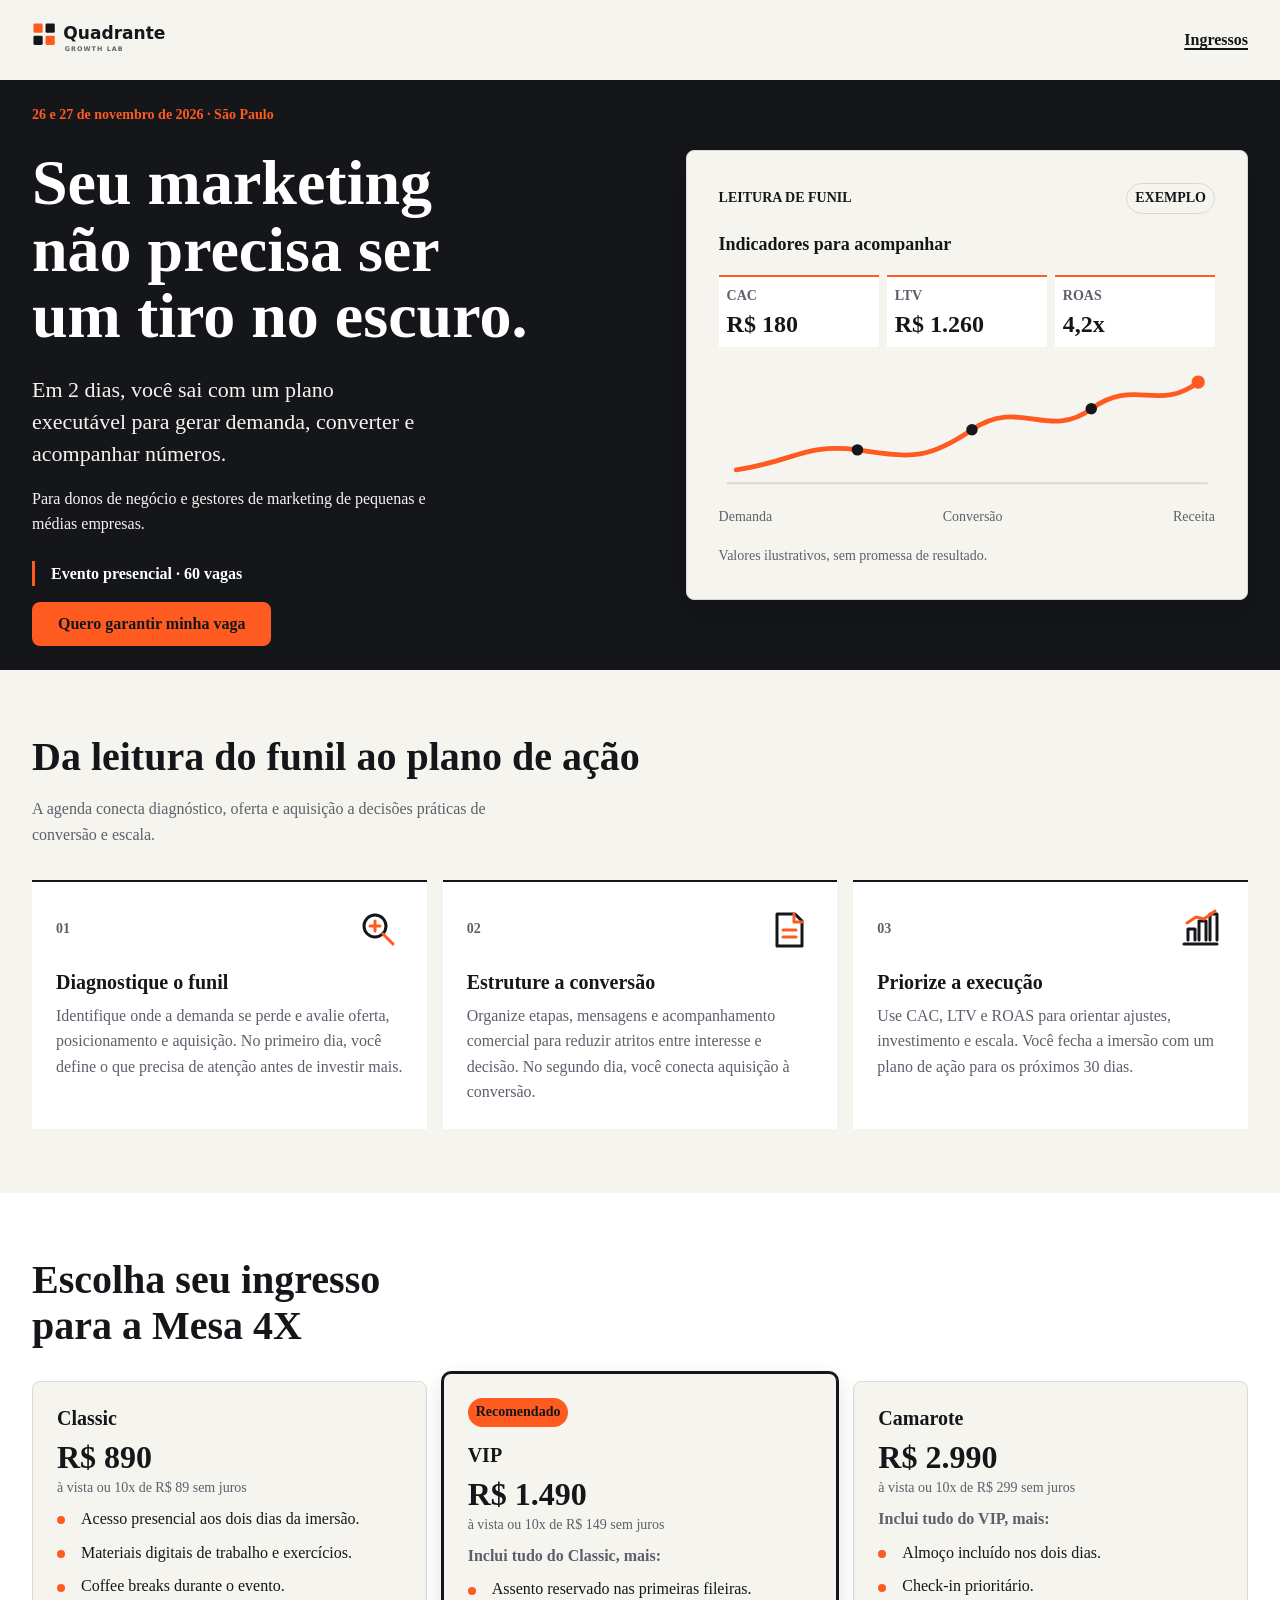
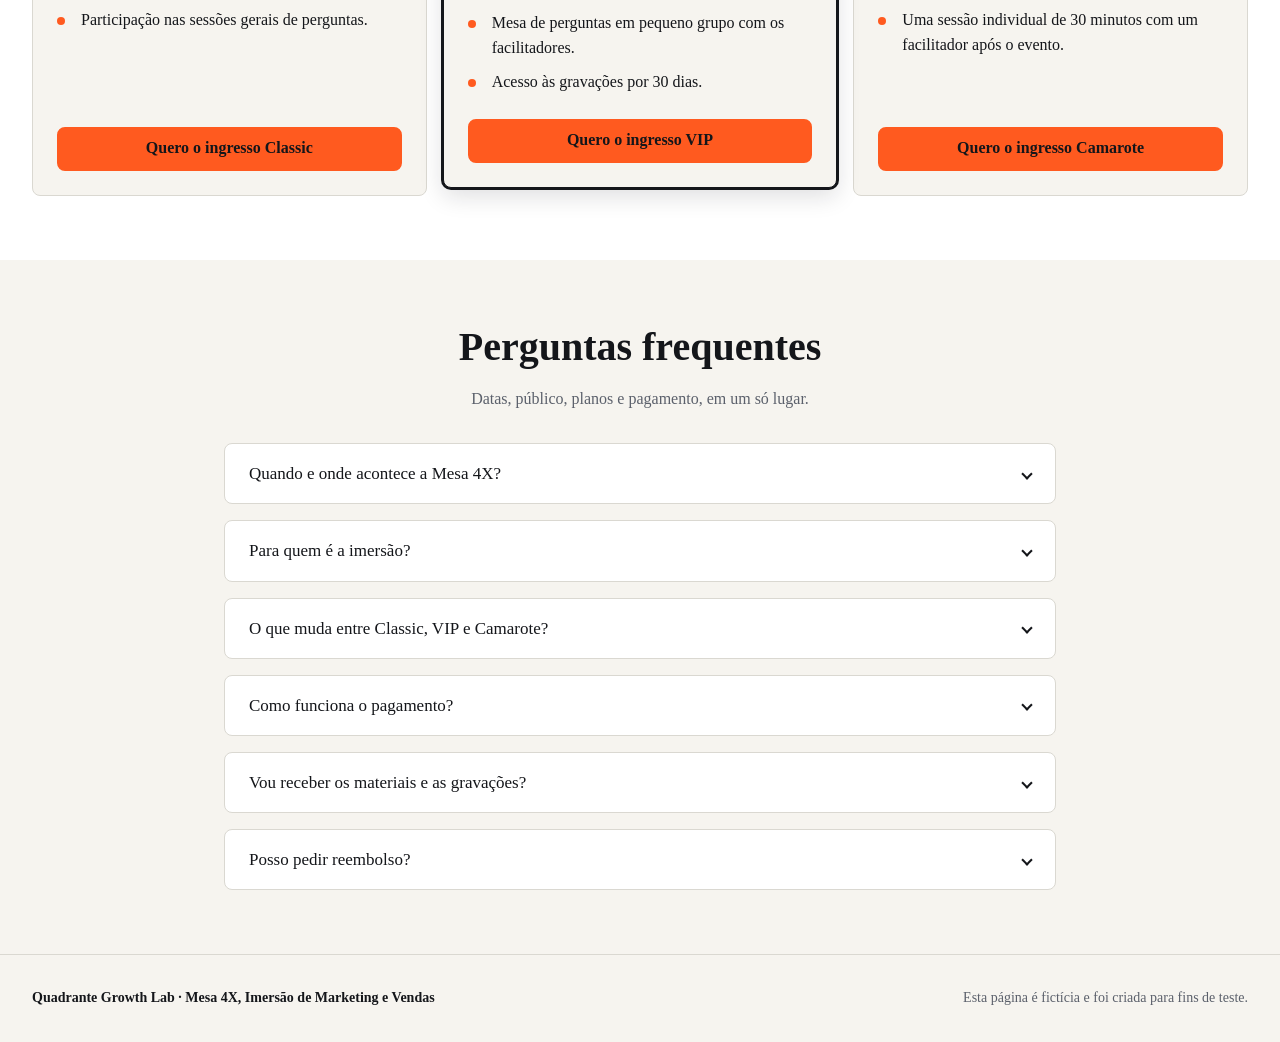
==== commit ce8d55f8: "feat: adicionar seção de perguntas frequentes" ====
--- a/lp/index.html
+++ b/lp/index.html
@@ -179,6 +179,54 @@
 				</ul>
 			</div>
 		</section>
+
+		<section class="faq" id="faq" aria-labelledby="faq-title">
+			<div class="container">
+				<div class="section-heading">
+					<h2 class="section-heading__title" id="faq-title">Perguntas frequentes</h2>
+					<p class="section-heading__intro">Datas, público, planos e pagamento, em um só lugar.</p>
+				</div>
+
+				<div class="faq__list">
+					<details class="faq__item">
+						<summary class="faq__question">Quando e onde acontece a Mesa 4X?</summary>
+						<div class="faq__answer">
+							<p>Nos dias 26 e 27 de novembro de 2026, das 9h às 17h, no Espaço Quadrante, na Rua do Mercado Novo, 248, Pinheiros, em São Paulo. O credenciamento do primeiro dia começa às 9h.</p>
+						</div>
+					</details>
+					<details class="faq__item">
+						<summary class="faq__question">Para quem é a imersão?</summary>
+						<div class="faq__answer">
+							<p>Para donos de negócio e gestores de marketing de pequenas e médias empresas que querem organizar aquisição, conversão e acompanhamento de números em um plano executável.</p>
+						</div>
+					</details>
+					<details class="faq__item">
+						<summary class="faq__question">O que muda entre Classic, VIP e Camarote?</summary>
+						<div class="faq__answer">
+							<p>Cada plano inclui tudo do anterior. O VIP acrescenta assento reservado, mesa de perguntas em pequeno grupo e gravações por 30 dias. O Camarote soma almoço incluído nos dois dias, check-in prioritário e uma sessão individual de 30 minutos com um facilitador após o evento.</p>
+						</div>
+					</details>
+					<details class="faq__item">
+						<summary class="faq__question">Como funciona o pagamento?</summary>
+						<div class="faq__answer">
+							<p>Todos os ingressos podem ser pagos à vista ou em 10x sem juros, conforme o valor de cada plano.</p>
+						</div>
+					</details>
+					<details class="faq__item">
+						<summary class="faq__question">Vou receber os materiais e as gravações?</summary>
+						<div class="faq__answer">
+							<p>Todos os participantes recebem os materiais digitais de trabalho e os exercícios. As gravações ficam disponíveis por 30 dias nos planos VIP e Camarote.</p>
+						</div>
+					</details>
+					<details class="faq__item">
+						<summary class="faq__question">Posso pedir reembolso?</summary>
+						<div class="faq__answer">
+							<p>Pedidos feitos em até 7 dias após a compra e com pelo menos 15 dias de antecedência do evento têm reembolso integral.</p>
+						</div>
+					</details>
+				</div>
+			</div>
+		</section>
 	</main>
 
 	<footer class="site-footer">
--- a/lp/styles.css
+++ b/lp/styles.css
@@ -7,6 +7,7 @@
 	--color-muted: #5B606B;
 	--color-orange: #FF5A1F;
 	--color-orange-hover: #FF7A49;
+	--color-orange-text: #C2410C;
 	--color-border: #DAD8D1;
 	--pixel: 1px;
 	--border-strong: 2px;
@@ -27,19 +28,23 @@
 	--shadow-panel: 0 1rem 2.5rem rgb(0 0 0 / 16%);
 	--shadow-recommended: 0 0.5rem 1.5rem rgb(20 22 26 / 14%);
 	--transition-fast: 160ms;
-	--font-body: system-ui, -apple-system, "Segoe UI", Roboto, Arial, sans-serif;
-	--font-size-body: 1rem;
+	--transition-accordion-duration: 220ms;
+	--transition-accordion-easing: cubic-bezier(0.2, 0.8, 0.2, 1);
 	--font-size-small: 0.875rem;
 	--font-size-small-heading: 1.125rem;
 	--font-size-card-heading: 1.25rem;
-	--font-size-price: clamp(1.5rem, 2.5vw, 2rem);
+	--font-size-faq-question: 1.0625rem;
 	--font-size-lead: clamp(var(--font-size-small-heading), 2vw, 1.375rem);
 	--font-size-title: clamp(2.5rem, 7vw, 4rem);
 	--font-size-section: clamp(1.75rem, 4vw, 2.5rem);
+	--font-size-price: clamp(1.5rem, 2.5vw, 2rem);
 	--font-size-metric: clamp(var(--font-size-small-heading), 2.8vw, 1.5rem);
 	--line-height-body: 1.6;
 	--container-wide: 76rem;
 	--container-copy: 38rem;
+	--container-faq: 52rem;
+	--font-weight-medium: 500;
+	--shadow-faq-open: 0 0 0 var(--border-strong) var(--color-orange);
 	--focus-inner: #14161A;
 	--focus-outer: #FFFFFF;
 }
@@ -76,7 +81,7 @@
 	color: inherit;
 }
 
-/* Base: limita linhas longas e mantém as âncoras visíveis ao navegar pela página. */
+/* Base: limita linhas longas sem interferir nos componentes de texto. */
 h1,
 h2,
 h3,
@@ -125,13 +130,14 @@
 	transform: translateY(0);
 }
 
-a:focus-visible {
+a:focus-visible,
+.faq__question:focus-visible {
 	outline: var(--line-emphasis) solid var(--focus-inner);
 	outline-offset: var(--line-emphasis);
 	box-shadow: 0 0 0 6px var(--focus-outer);
 }
 
-/* Componentes: o cabeçalho mantém a marca e o acesso aos ingressos no primeiro viewport. */
+/* Componentes: mantém a marca e a navegação alinhadas no cabeçalho. */
 .site-header {
 	background: var(--color-paper);
 }
@@ -269,6 +275,115 @@
 
 .tickets-section {
 	background: var(--color-white);
+}
+
+.faq {
+	padding-block: var(--space-6);
+	background: var(--color-paper);
+}
+
+.faq .section-heading {
+	max-width: var(--container-copy);
+	margin: 0 auto var(--space-4);
+	text-align: center;
+}
+
+.faq .section-heading__intro {
+	margin-inline: auto;
+}
+
+.faq__list {
+	display: grid;
+	max-width: var(--container-faq);
+	margin-inline: auto;
+	gap: var(--space-2);
+}
+
+.faq__item {
+	border: var(--pixel) solid var(--color-border);
+	border-radius: var(--radius-card);
+	background: var(--color-white);
+}
+
+.faq__question {
+	display: flex;
+	min-width: 0;
+	min-height: var(--size-control-min);
+	align-items: center;
+	justify-content: space-between;
+	gap: var(--space-2);
+	padding: var(--space-2) var(--space-3);
+	cursor: pointer;
+	color: var(--color-ink);
+	font-size: var(--font-size-faq-question);
+	font-weight: var(--font-weight-medium);
+	list-style: none;
+}
+
+.faq__question::-webkit-details-marker {
+	display: none;
+}
+
+.faq__question::after {
+	width: var(--space-1);
+	height: var(--space-1);
+	flex: none;
+	transform: rotate(45deg);
+	border-right: var(--border-strong) solid currentColor;
+	border-bottom: var(--border-strong) solid currentColor;
+	color: var(--color-ink);
+	content: "";
+	transition: transform var(--transition-accordion-duration) var(--transition-accordion-easing);
+}
+
+@media (hover: hover) {
+	.faq__item:hover {
+		border-color: var(--color-muted);
+	}
+}
+
+.faq__item[open] {
+	border-color: var(--color-orange);
+	box-shadow: var(--shadow-faq-open);
+}
+
+.faq__item[open] .faq__question {
+	color: var(--color-orange-text);
+}
+
+.faq__item[open] .faq__question::after {
+	transform: translateY(var(--space-0)) rotate(225deg);
+}
+
+.faq__answer {
+	max-width: 65ch;
+	padding: 0 var(--space-3) var(--space-3);
+	color: var(--color-muted);
+	overflow-wrap: anywhere;
+}
+
+@supports selector(::details-content) {
+	.faq__item::details-content {
+		height: 0;
+		overflow: clip;
+		transition: content-visibility var(--transition-accordion-duration) var(--transition-accordion-easing);
+		transition-behavior: allow-discrete;
+	}
+
+	.faq__item[open]::details-content {
+		height: auto;
+	}
+
+	@supports (interpolate-size: allow-keywords) {
+		:root {
+			interpolate-size: allow-keywords;
+		}
+
+		.faq__item::details-content {
+			transition: height var(--transition-accordion-duration) var(--transition-accordion-easing), content-visibility var(--transition-accordion-duration) var(--transition-accordion-easing);
+			transition-behavior: allow-discrete;
+		}
+	}
 }
 
 .section-heading {
@@ -512,6 +627,7 @@
 /* Rodapé: mantém a identificação do teste separada da chamada principal. */
 .site-footer {
 	padding-block: var(--space-4);
+	border-top: var(--pixel) solid var(--color-border);
 	background: var(--color-paper);
 	color: var(--color-muted);
 	font-size: var(--font-size-small);
@@ -574,10 +690,19 @@
 		max-width: none;
 		min-width: 0;
 	}
+
 }
 
 @media (prefers-reduced-motion: reduce) {
-	.btn {
+	.btn,
+	.faq__question::after {
 		transition: none;
 	}
-}
+
+	@supports selector(::details-content) {
+		.faq__item::details-content {
+			transition: none;
+			transition-behavior: normal;
+		}
+	}
+}
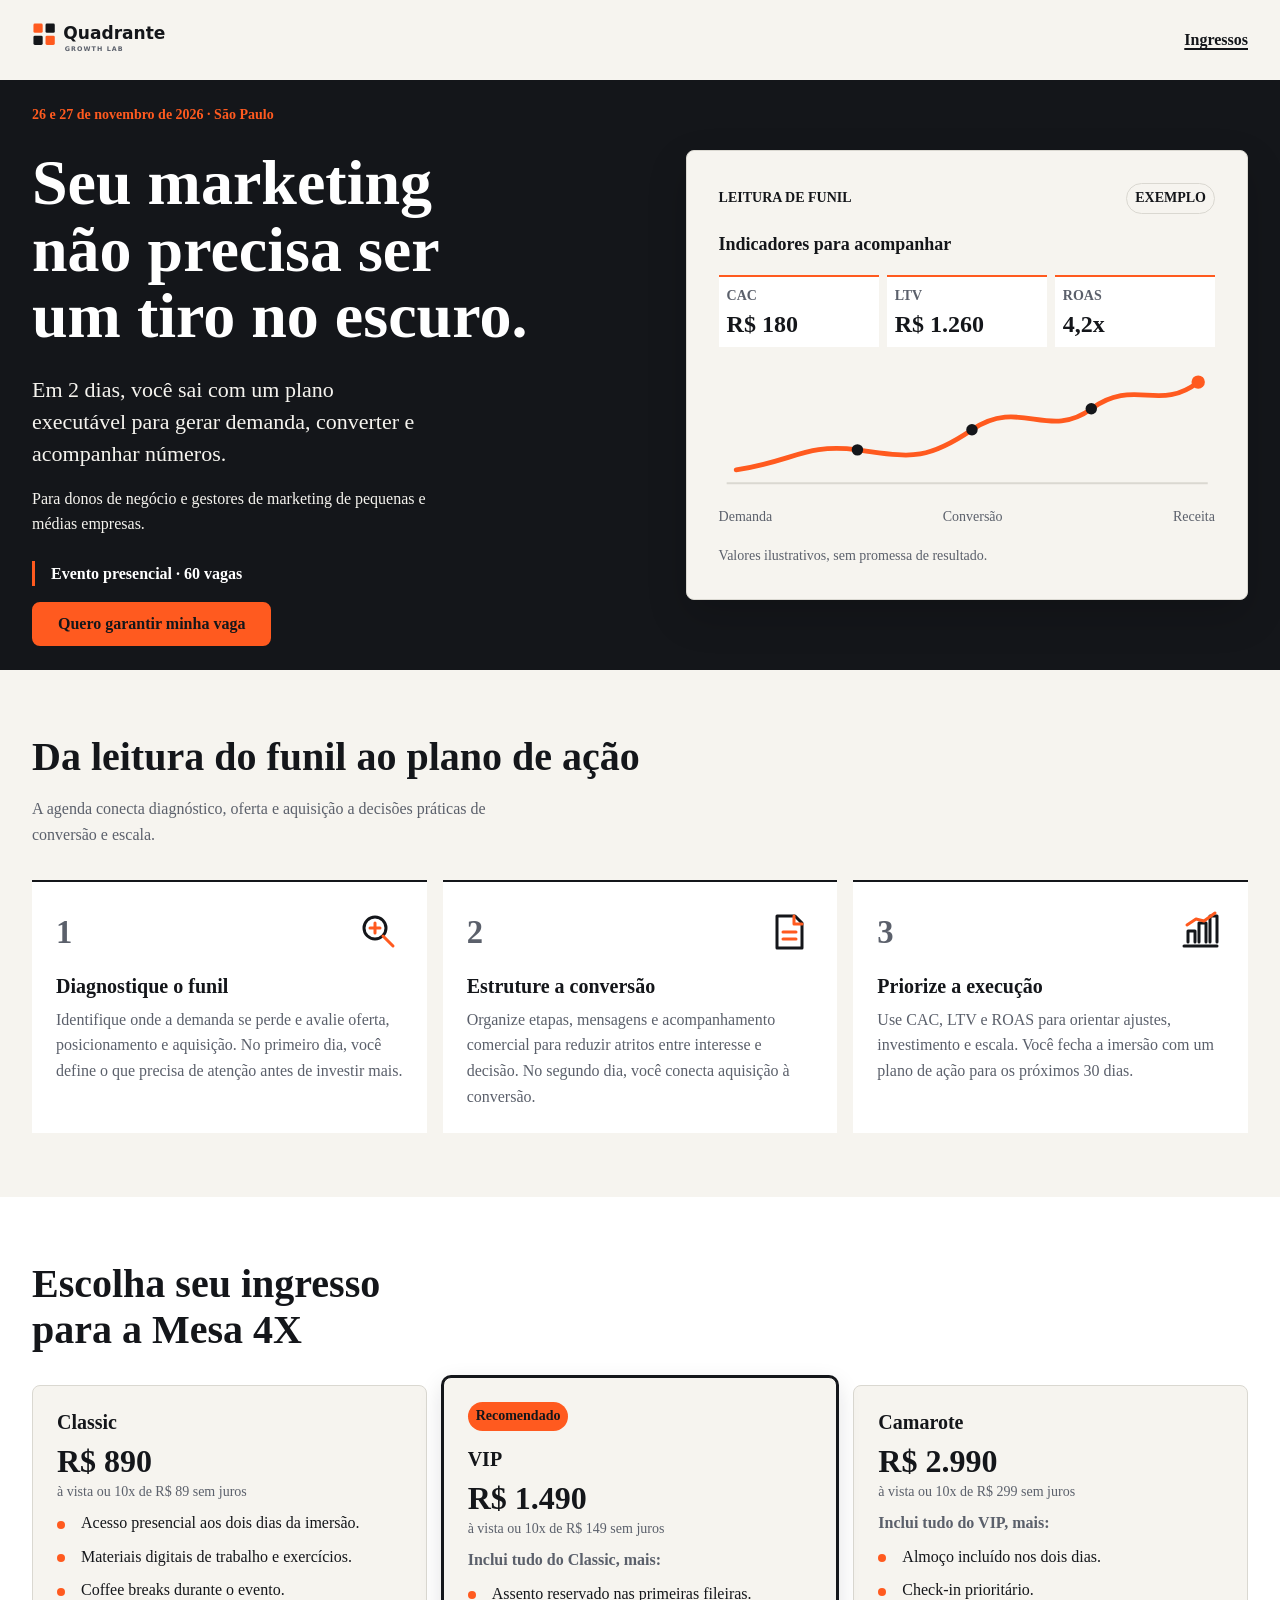
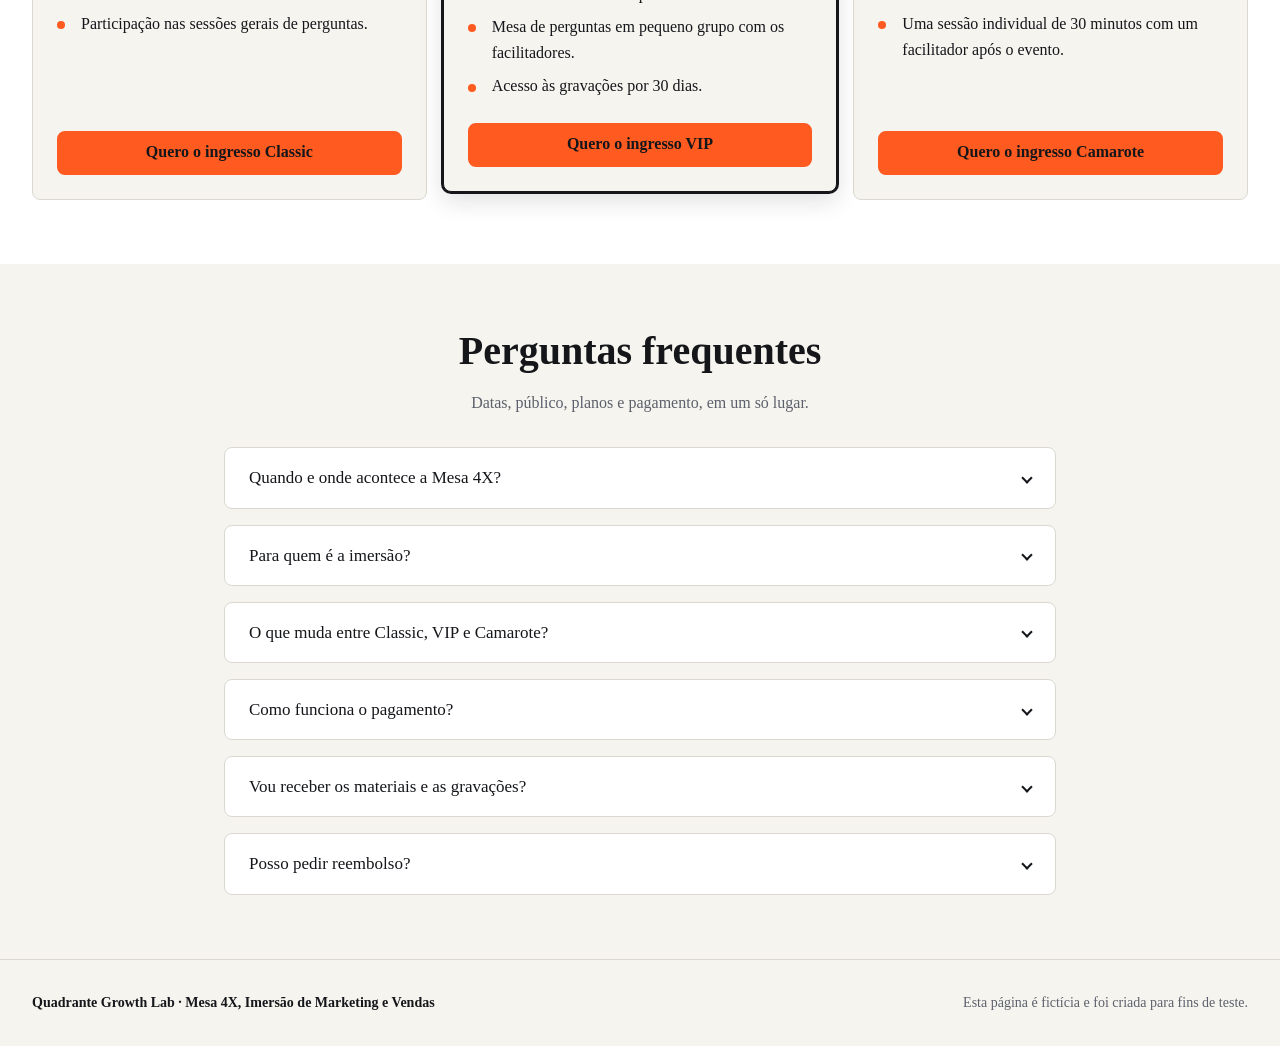
==== commit e3ec7c95: "style: aumentar destaque dos números dos passos" ====
--- a/lp/index.html
+++ b/lp/index.html
@@ -93,7 +93,7 @@
 				<ol class="process-list" role="list">
 					<li class="process-step">
 						<div class="process-step__heading">
-							<span class="process-step__number">01</span>
+							<span class="process-step__number">1</span>
 							<svg class="process-step__icon" viewBox="0 0 48 48" aria-hidden="true" focusable="false">
 								<circle cx="20" cy="20" r="11" fill="none" stroke="#14161A" stroke-width="3" />
 								<path d="m28 28 10 10M15 20h10M20 15v10" fill="none" stroke="#FF5A1F" stroke-linecap="round" stroke-width="3" />
@@ -104,7 +104,7 @@
 					</li>
 					<li class="process-step">
 						<div class="process-step__heading">
-							<span class="process-step__number">02</span>
+							<span class="process-step__number">2</span>
 							<svg class="process-step__icon" viewBox="0 0 48 48" aria-hidden="true" focusable="false">
 								<path d="M12 8h18l7 7v25H12z" fill="none" stroke="#14161A" stroke-linejoin="round" stroke-width="3" />
 								<path d="M29 8v8h8M18 24h13M18 31h13" fill="none" stroke="#FF5A1F" stroke-linecap="round" stroke-linejoin="round" stroke-width="3" />
@@ -115,7 +115,7 @@
 					</li>
 					<li class="process-step">
 						<div class="process-step__heading">
-							<span class="process-step__number">03</span>
+							<span class="process-step__number">3</span>
 							<svg class="process-step__icon" viewBox="0 0 48 48" aria-hidden="true" focusable="false">
 								<path d="M8 38h33M12 34V23h7v11M23 34V15h7v19M34 34V8h7v26" fill="none" stroke="#14161A" stroke-linecap="round" stroke-linejoin="round" stroke-width="3" />
 								<path d="m11 17 9-6 8 2 11-8" fill="none" stroke="#FF5A1F" stroke-linecap="round" stroke-linejoin="round" stroke-width="3" />
--- a/lp/styles.css
+++ b/lp/styles.css
@@ -31,6 +31,7 @@
 	--transition-accordion-duration: 220ms;
 	--transition-accordion-easing: cubic-bezier(0.2, 0.8, 0.2, 1);
 	--font-size-small: 0.875rem;
+	--font-size-step-number: clamp(1.96875rem, 2.55vw, 2.25rem);
 	--font-size-small-heading: 1.125rem;
 	--font-size-card-heading: 1.25rem;
 	--font-size-faq-question: 1.0625rem;
@@ -58,6 +59,7 @@
 
 html {
 	background: var(--color-paper);
+	scroll-behavior: smooth;
 }
 
 body {
@@ -432,7 +434,7 @@
 
 .process-step__number {
 	color: var(--color-muted);
-	font-size: var(--font-size-small);
+	font-size: var(--font-size-step-number);
 	font-weight: 700;
 	font-variant-numeric: tabular-nums;
 }
@@ -694,6 +696,10 @@
 }
 
 @media (prefers-reduced-motion: reduce) {
+	html {
+		scroll-behavior: auto;
+	}
+
 	.btn,
 	.faq__question::after {
 		transition: none;
